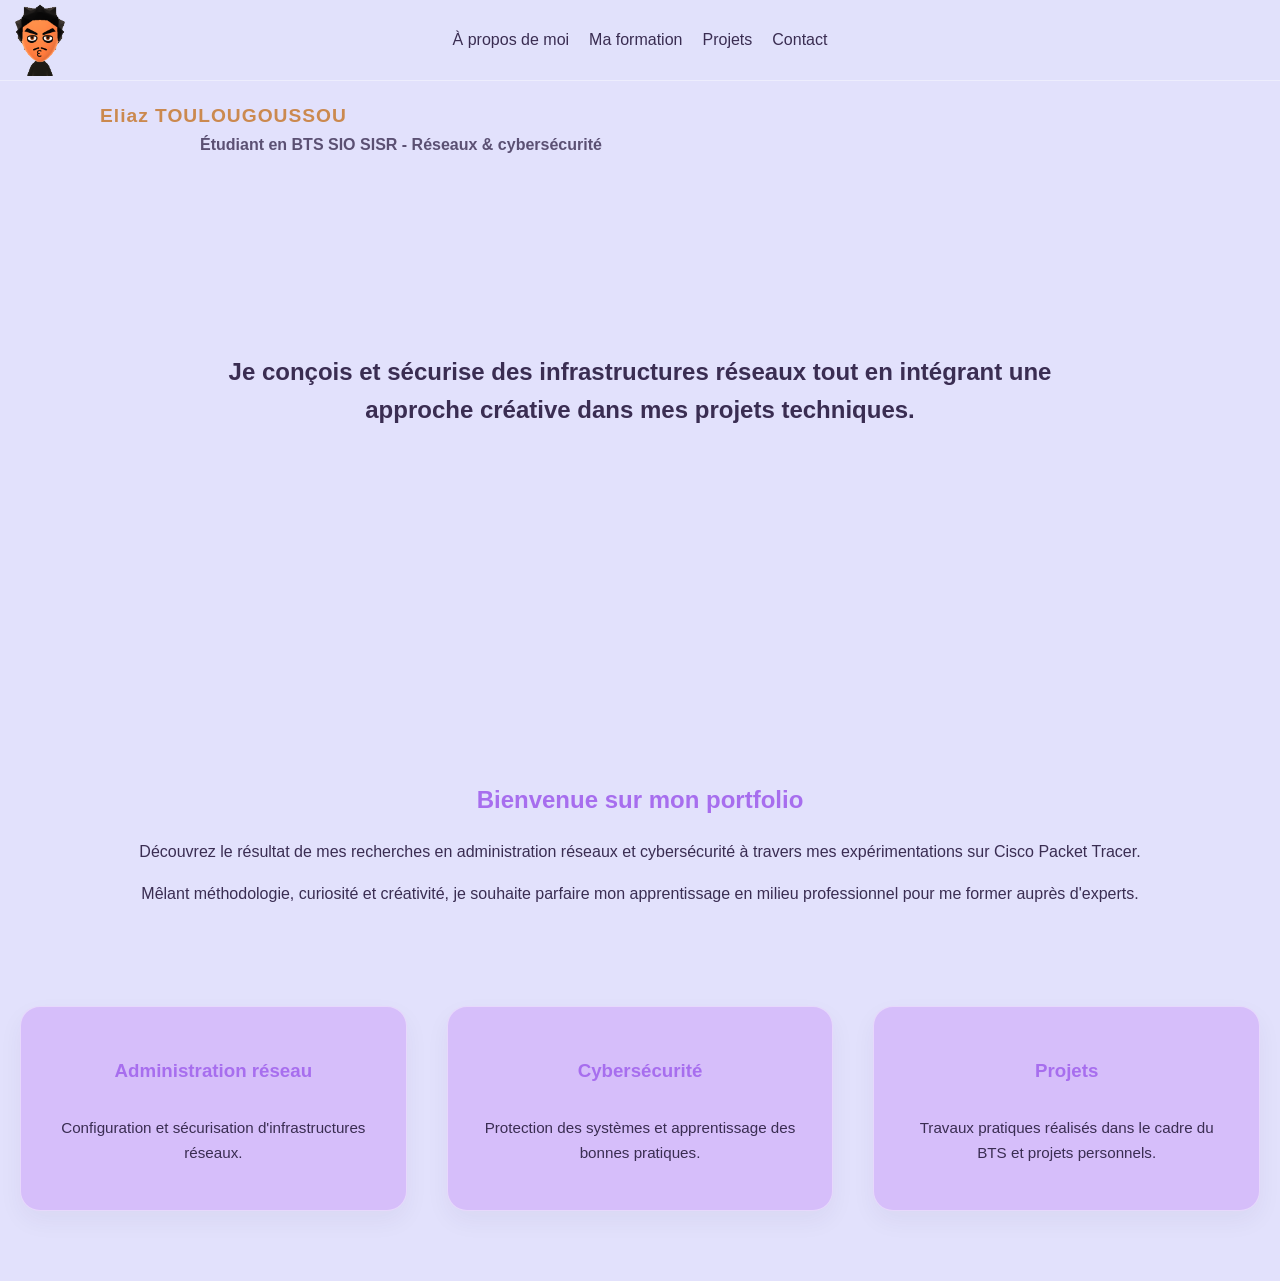
==== index.html @ 040dd2fc "init" ====
<!doctype html>
<html lang="fr">
  <head>
    <meta charset="UTF-8" />
    <meta name="viewport" content="width=device-width, initial-scale=1.0" />
    <title>Portfolio Eliaz TOULOUGOUSSOU</title>
    <link rel="stylesheet" href="style.css">

  </head>
  <body>
    <header class="header_main">
      <div class="header_main_logo">
        <a href="/index.html">
          <img src="img/logo site web.png" alt="logo">        
      </a>
      </div>
      <nav class="header_main_nav">
        <ul>
          <li><a href="about.html">À propos de moi</a></li>
          <li><a href="degree.html">Ma formation</a></li>
          <li><a href="project.html">Projets</a></li>
          <li><a href="contact.html">Contact</a></li>
        </ul>
      </nav>
    </header>
    <section class="hero_banner">
      <p class="hero_banner_name">Eliaz TOULOUGOUSSOU</p>
      <p class="hero_banner_tag">
        Étudiant en BTS SIO SISR - Réseaux & cybersécurité
      </p>
      <div class="hero_banner_title">
        <h1 class="hero_banner_description">
          Je conçois et sécurise des infrastructures réseaux tout en intégrant
          une approche créative dans mes projets techniques.
        </h1>
      </div>
    </section>
    <section class="hero_banner_description">
      <h2>Bienvenue sur mon portfolio</h2>
      <p>
        Découvrez le résultat de mes recherches en administration réseaux et
        cybersécurité à travers mes expérimentations sur Cisco Packet Tracer.
      </p>
      <p>
        Mêlant méthodologie, curiosité et créativité, je souhaite parfaire mon
        apprentissage en milieu professionnel pour me former auprès d'experts.
      </p>
    </section>

    <section class="hero_banner_card">
  <div class="hero_banner_card_type">
    <h3>Administration réseau</h3>
    <p>Configuration et sécurisation d'infrastructures réseaux.</p>
  </div>

  <div class="hero_banner_card_type_alt">
    <h3>Cybersécurité</h3>
    <p>Protection des systèmes et apprentissage des bonnes pratiques.</p>
  </div>

  <div class="hero_banner_card_type">
    <h3>Projets</h3>
    <p>
      Travaux pratiques réalisés dans le cadre du BTS et projets personnels.
    </p>
  </div>
</section>
    </div>
  </body>
</html>
---- style.css ----
/* --- Palette de couleurs --- */
:root {
  --bg-page: #E2E1FC;      /* Lavande très clair (Fond) */
  --card-bg: #D6BEFA;      /* Glycine (Cartes au repos) */
  --text-main: #3A2D52;    /* Violet-Noir (Texte ultra lisible) */
  --accent-primary: #A76EEE; /* Violet vibrant (Titres et hover) */
  --accent-copper: #CB894F;  /* Cuivre (Détails et nom) */
  --white-soft: rgba(255, 255, 255, 0.4);
}

/* --- Base --- */
body {
  margin: 0%;
  padding: 0%;
  background-color: var(--bg-page);
  color: var(--text-main);
  font-family: "Raleway", sans-serif; /* Utilisation de ta police choisie */
  line-height: 1.6;
}

a {
  cursor: pointer;
  color: inherit;
  transition: 0.3s;
}

/* --- Header --- */
.header_main {
  height: 80px;
  width: 100%;
  display: flex;
  justify-content: space-between;
  align-items: center;
  position: relative;
  background-color: rgba(226, 225, 252, 0.8); /* Effet de transparence léger */
  border-bottom: 1px solid var(--white-soft);
}

.header_main_logo img {
  height: 80px;
  align-self: center;
}

.header_main_nav {
  position: absolute;
  left: 50%;
  transform: translateX(-50%);
}

.header_main_nav ul {
  list-style: none;
  display: flex;
  gap: 20px;
  margin: 0;
  padding: 0;
}

.header_main_nav ul li a {
  display: inline-block; /* Indispensable pour que le scale fonctionne */
  transition: transform 0.5s cubic-bezier(0.4, 0, 0.2, 1), color 0.3s ease;
  color: var(--text-main);
  text-decoration: none;
}

.header_main_nav ul li a:hover {
  color: var(--accent-primary);
  transform: scale(1.1); /* Grossissement de 10% seulement */
}

/* --- Hero Banner --- */
.hero_banner {
  width: 100%;
  height: 600px;
  position: relative;
  padding-top: 20px;
}

.hero_banner_name {
  margin-left: 100px;
  margin-bottom: 0;
  margin-top: 0;
  color: var(--accent-copper); /* Ton nom ressort en cuivre */
  font-weight: 800;
  font-size: 1.2rem;
  letter-spacing: 1px;
}

.hero_banner_tag {
  margin-left: 200px;
  margin-top: 0;
  font-weight: 600;
  color: var(--text-main);
  opacity: 0.8;
}

.hero_banner_title {
  position: absolute;
  top: 50%;
  left: 50%;
  transform: translate(-50%, -50%);
  text-align: center;
  width: 80%;
}

.hero_banner_description {
  width: 90%;
  margin: 80px auto;
  text-align: center;
  color: var(--text-main);
}

.hero_banner_description h1 {
  font-size: 2.5rem;
  color: var(--text-main);
}

.hero_banner_description h2 {
  color: var(--accent-primary);
}

/* --- Cartes --- */
.hero_banner_card {
  display: flex;
  justify-content: center;
  flex-wrap: wrap;
  padding-bottom: 50px;
}

.hero_banner_card_type, 
.hero_banner_card_type_alt {
  flex: 1 1 250px;
  max-width: 350px;
  display: flex;
  flex-direction: column;
  align-items: center;
  margin: 20px;
  padding: 30px;
  background-color: var(--card-bg);
  border-radius: 20px;
  border: 1px solid var(--white-soft);
  box-shadow: 0 10px 25px rgba(58, 45, 82, 0.05);
  transition: all 0.4s ease;
}

/* Effet au survol des cartes sans dénaturer la couleur */
.hero_banner_card_type:hover, 
.hero_banner_card_type_alt:hover {
  transform: translateY(-10px);
  background-color: #EBE0FF; /* Éclaircissement léger pour l'interaction */
  border-color: var(--accent-primary);
  box-shadow: 0 15px 35px rgba(167, 110, 238, 0.15);
}

.hero_banner_card_type h3, 
.hero_banner_card_type_alt h3 {
  color: var(--accent-primary);
  margin-bottom: 15px;
}

.hero_banner_card_type p, 
.hero_banner_card_type_alt p {
  text-align: center;
  font-size: 0.95rem;
  color: var(--text-main);
}
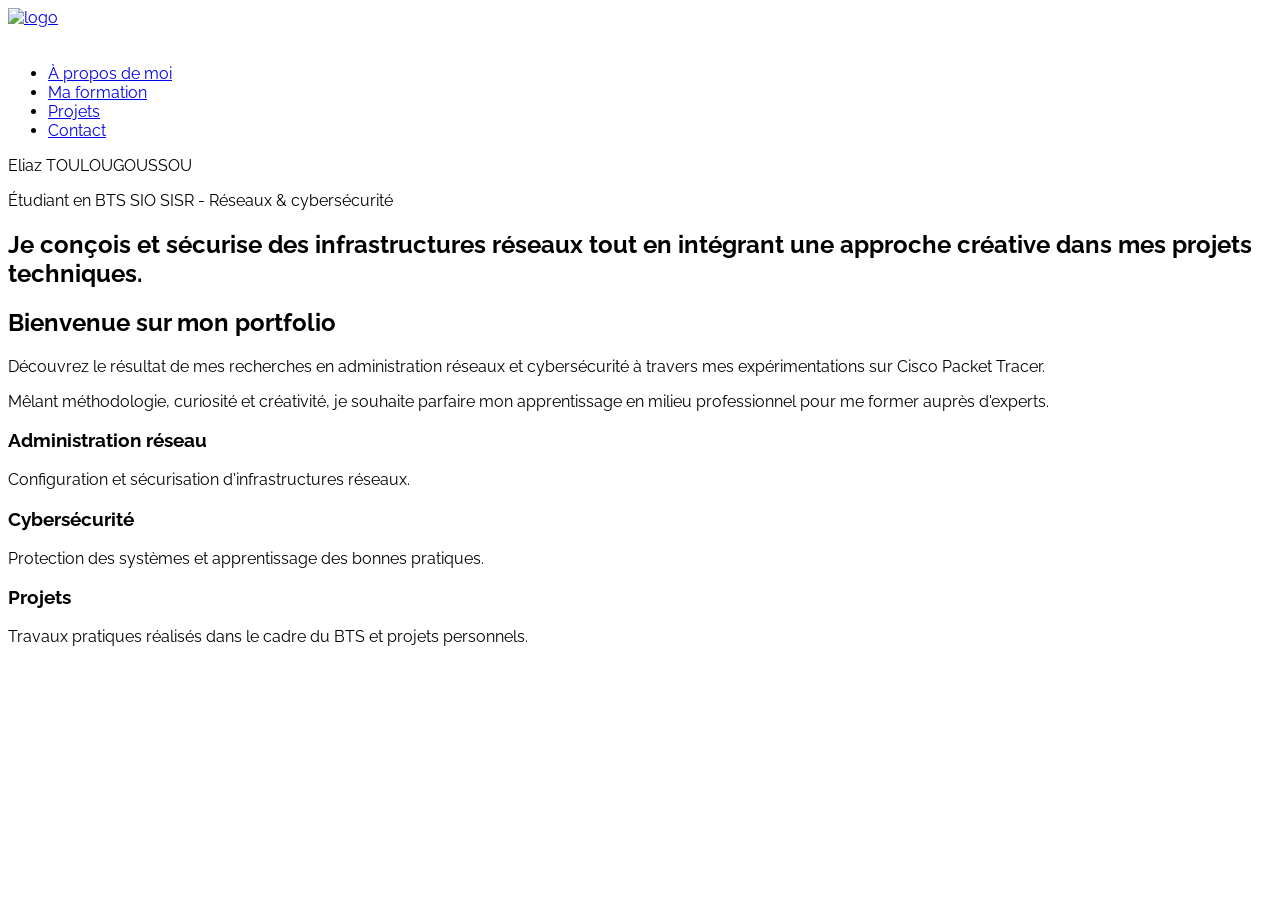
==== commit 10fba14e: "Add files via upload" ====
--- a/index.html
+++ b/index.html
@@ -1,70 +1,168 @@
-<!doctype html>
-<html lang="fr">
-  <head>
-    <meta charset="UTF-8" />
-    <meta name="viewport" content="width=device-width, initial-scale=1.0" />
-    <title>Portfolio Eliaz TOULOUGOUSSOU</title>
-    <link rel="stylesheet" href="style.css">
-
-  </head>
-  <body>
-    <header class="header_main">
-      <div class="header_main_logo">
-        <a href="/index.html">
-          <img src="img/logo site web.png" alt="logo">        
-      </a>
-      </div>
-      <nav class="header_main_nav">
-        <ul>
-          <li><a href="about.html">À propos de moi</a></li>
-          <li><a href="degree.html">Ma formation</a></li>
-          <li><a href="project.html">Projets</a></li>
-          <li><a href="contact.html">Contact</a></li>
-        </ul>
-      </nav>
-    </header>
-    <section class="hero_banner">
-      <p class="hero_banner_name">Eliaz TOULOUGOUSSOU</p>
-      <p class="hero_banner_tag">
-        Étudiant en BTS SIO SISR - Réseaux & cybersécurité
-      </p>
-      <div class="hero_banner_title">
-        <h1 class="hero_banner_description">
-          Je conçois et sécurise des infrastructures réseaux tout en intégrant
-          une approche créative dans mes projets techniques.
-        </h1>
-      </div>
-    </section>
-    <section class="hero_banner_description">
-      <h2>Bienvenue sur mon portfolio</h2>
-      <p>
-        Découvrez le résultat de mes recherches en administration réseaux et
-        cybersécurité à travers mes expérimentations sur Cisco Packet Tracer.
-      </p>
-      <p>
-        Mêlant méthodologie, curiosité et créativité, je souhaite parfaire mon
-        apprentissage en milieu professionnel pour me former auprès d'experts.
-      </p>
-    </section>
-
-    <section class="hero_banner_card">
-  <div class="hero_banner_card_type">
-    <h3>Administration réseau</h3>
-    <p>Configuration et sécurisation d'infrastructures réseaux.</p>
-  </div>
-
-  <div class="hero_banner_card_type_alt">
-    <h3>Cybersécurité</h3>
-    <p>Protection des systèmes et apprentissage des bonnes pratiques.</p>
-  </div>
-
-  <div class="hero_banner_card_type">
-    <h3>Projets</h3>
-    <p>
-      Travaux pratiques réalisés dans le cadre du BTS et projets personnels.
-    </p>
-  </div>
-</section>
-    </div>
-  </body>
-</html>+<!doctype html>
+<html lang="fr">
+  <head>
+    <meta charset="UTF-8" />
+    <meta name="viewport" content="width=device-width, initial-scale=1.0" />
+    <title>Portfolio Eliaz TOULOUGOUSSOU</title>
+    <script src="https://cdn.tailwindcss.com"></script>
+    <link
+      href="https://fonts.googleapis.com/css2?family=Raleway:wght@300;400;600;800&display=swap"
+      rel="stylesheet"
+    />
+
+    <script>
+      tailwind.config = {
+        theme: {
+          extend: {
+            colors: {
+              "bg-page": "#E2E1FC",
+              "card-bg": "#D6BEFA",
+              "text-main": "#3A2D52",
+              "accent-primary": "#A76EEE",
+              "accent-copper": "#CB894F",
+              "white-soft": "rgba(255, 255, 255, 0.4)",
+            },
+            fontFamily: {
+              raleway: ["Raleway", "sans-serif"],
+            },
+          },
+        },
+      };
+    </script>
+    <style>
+      body {
+        font-family: "Raleway", sans-serif;
+      }
+    </style>
+  </head>
+
+  <body class="bg-bg-page text-text-main leading-relaxed">
+    <!-- Header -->
+    <header
+      class="sticky top-0 z-50 h-20 w-full flex justify-between items-center px-6 md:px-12 bg-bg-page/80 backdrop-blur-md border-b border-white-soft"
+    >
+      <div class="flex items-center min-w-[150px]">
+        <a href="./index.html" class="block">
+          <img
+            src="img/logo_site_web.png"
+            alt="logo"
+            class="h-16 w-auto block object-contain"
+            style="display: block !important; min-height: 40px"
+          />
+        </a>
+      </div>
+
+      <nav class="absolute left-1/2 -translate-x-1/2 hidden md:block">
+        <ul class="flex gap-8 list-none p-0 m-0">
+          <li>
+            <a
+              href="./about.html"
+              class="font-semibold transition-all duration-500 hover:text-accent-primary hover:scale-110 inline-block"
+              >À propos de moi</a
+            >
+          </li>
+          <li>
+            <a
+              href="./degree.html"
+              class="font-semibold transition-all duration-500 hover:text-accent-primary hover:scale-110 inline-block"
+              >Ma formation</a
+            >
+          </li>
+          <li>
+            <a
+              href="./project.html"
+              class="font-semibold transition-all duration-500 hover:text-accent-primary hover:scale-110 inline-block"
+              >Projets</a
+            >
+          </li>
+          <li>
+            <a
+              href="./contact.html"
+              class="font-semibold transition-all duration-500 hover:text-accent-primary hover:scale-110 inline-block"
+              >Contact</a
+            >
+          </li>
+        </ul>
+      </nav>
+    </header>
+
+    <!-- Hero Banner -->
+    <section
+      class="relative w-full h-[600px] flex flex-col justify-start pt-10 px-6 md:px-24"
+    >
+      <div>
+        <p
+          class="text-accent-copper font-extrabold text-xl tracking-wider uppercase mb-0"
+        >
+          Eliaz TOULOUGOUSSOU
+        </p>
+        <p class="text-text-main/80 font-semibold ml-0 md:ml-24 mt-1">
+          Étudiant en BTS SIO SISR - Réseaux & cybersécurité
+        </p>
+      </div>
+
+      <div
+        class="absolute top-1/2 left-1/2 -translate-x-1/2 -translate-y-1/2 text-center w-4/5"
+      >
+        <h1 class="text-3xl md:text-5xl font-bold leading-tight text-text-main">
+          Je conçois et sécurise des infrastructures réseaux tout en intégrant
+          une approche créative dans mes projets techniques.
+        </h1>
+      </div>
+    </section>
+
+    <!-- Description Section -->
+    <section class="max-w-4xl mx-auto px-6 py-20 text-center">
+      <h2 class="text-3xl font-bold text-accent-primary mb-6">
+        Bienvenue sur mon portfolio
+      </h2>
+      <div class="space-y-4 text-lg">
+        <p>
+          Découvrez le résultat de mes recherches en administration réseaux et
+          cybersécurité à travers mes expérimentations sur Cisco Packet Tracer.
+        </p>
+        <p>
+          Mêlant méthodologie, curiosité et créativité, je souhaite parfaire mon
+          apprentissage en milieu professionnel pour me former auprès d'experts.
+        </p>
+      </div>
+    </section>
+
+    <!-- Cards Section -->
+    <section class="flex flex-wrap justify-center gap-8 px-6 pb-24">
+      <!-- Card Item -->
+      <div
+        class="flex-1 min-w-[280px] max-w-[350px] p-8 bg-card-bg rounded-[20px] border border-white-soft shadow-lg shadow-text-main/5 transition-all duration-400 hover:-translate-y-2 hover:bg-[#EBE0FF] hover:border-accent-primary hover:shadow-2xl hover:shadow-accent-primary/20 text-center"
+      >
+        <h3 class="text-xl font-bold text-accent-primary mb-4">
+          Administration réseau
+        </h3>
+        <p class="text-sm opacity-90">
+          Configuration et sécurisation d'infrastructures réseaux.
+        </p>
+      </div>
+
+      <!-- Card Item Alt -->
+      <div
+        class="flex-1 min-w-[280px] max-w-[350px] p-8 bg-card-bg rounded-[20px] border border-white-soft shadow-lg shadow-text-main/5 transition-all duration-400 hover:-translate-y-2 hover:bg-[#EBE0FF] hover:border-accent-primary hover:shadow-2xl hover:shadow-accent-primary/20 text-center"
+      >
+        <h3 class="text-xl font-bold text-accent-primary mb-4">
+          Cybersécurité
+        </h3>
+        <p class="text-sm opacity-90">
+          Protection des systèmes et apprentissage des bonnes pratiques.
+        </p>
+      </div>
+
+      <!-- Card Item -->
+      <div
+        class="flex-1 min-w-[280px] max-w-[350px] p-8 bg-card-bg rounded-[20px] border border-white-soft shadow-lg shadow-text-main/5 transition-all duration-400 hover:-translate-y-2 hover:bg-[#EBE0FF] hover:border-accent-primary hover:shadow-2xl hover:shadow-accent-primary/20 text-center"
+      >
+        <h3 class="text-xl font-bold text-accent-primary mb-4">Projets</h3>
+        <p class="text-sm opacity-90">
+          Travaux pratiques réalisés dans le cadre du BTS et projets personnels.
+        </p>
+      </div>
+    </section>
+  </body>
+</html>
